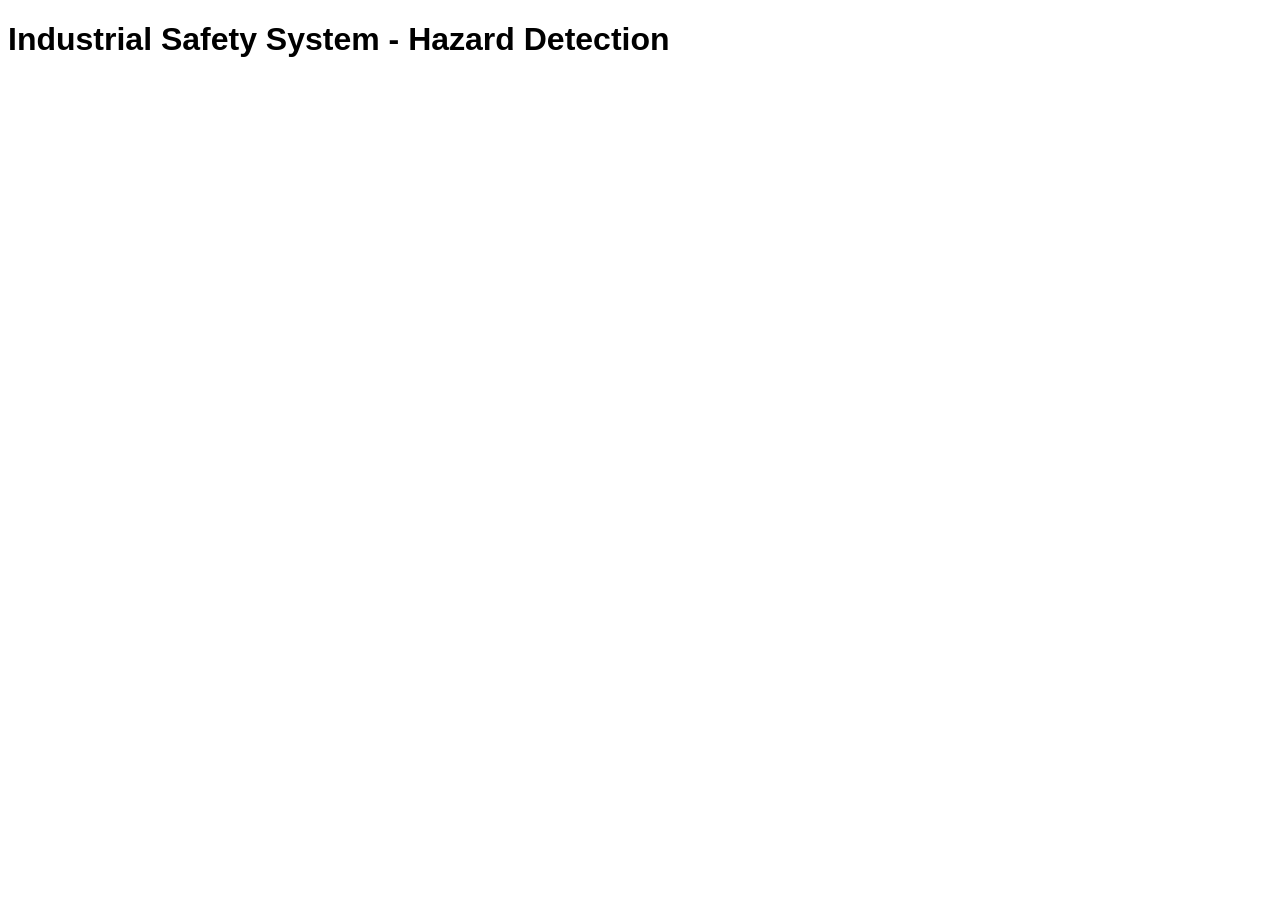
==== frontend/index.html @ 181e74e7 "first commit" ====
<!DOCTYPE html>
<html lang="en">
<head>
    <meta charset="UTF-8">
    <meta name="viewport" content="width=device-width, initial-scale=1.0">
    <title>Industrial Safety System</title>
    <link rel="stylesheet" href="css/style.css">
</head>
<body>
    <h1>Industrial Safety System - Hazard Detection</h1>
    <script src="js/app.js"></script>
</body>
</html>
---- frontend/css/style.css ----
/* CSS Styles */
body {
    font-family: Arial, sans-serif;
}
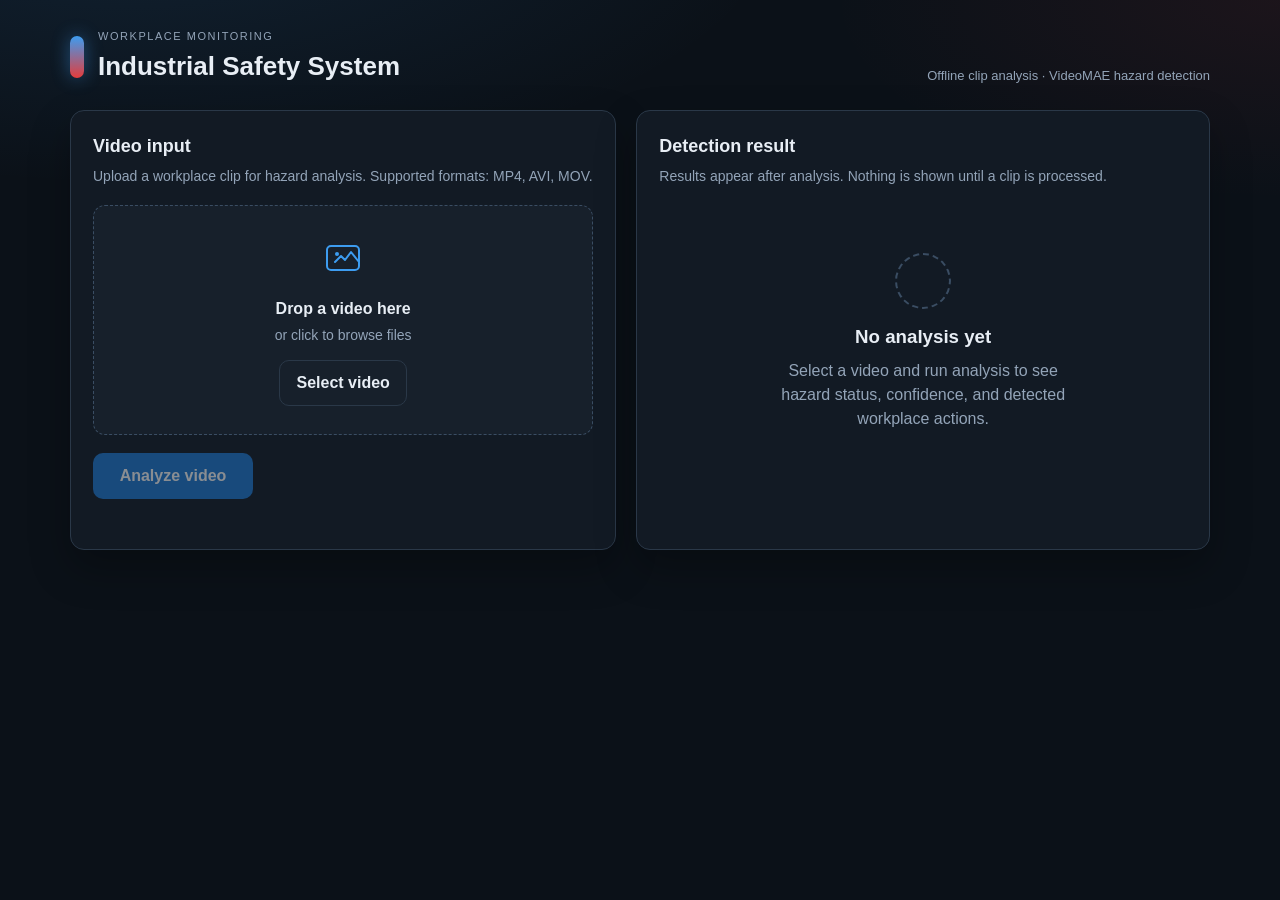
==== commit 43d07a11: "hoàn thiện cơ bản frontend đã thêm đoạn xử lý ở model loader do file pth được nhận không chứa query." ====
--- a/frontend/index.html
+++ b/frontend/index.html
@@ -7,7 +7,91 @@
     <link rel="stylesheet" href="css/style.css">
 </head>
 <body>
-    <h1>Industrial Safety System - Hazard Detection</h1>
+    <div class="app-shell">
+        <header class="topbar">
+            <div class="brand">
+                <span class="brand-mark" aria-hidden="true"></span>
+                <div>
+                    <p class="brand-kicker">Workplace monitoring</p>
+                    <h1>Industrial Safety System</h1>
+                </div>
+            </div>
+            <p class="topbar-note">Offline clip analysis · VideoMAE hazard detection</p>
+        </header>
+
+        <main class="layout">
+            <section class="panel upload-panel" aria-labelledby="upload-heading">
+                <div class="panel-header">
+                    <h2 id="upload-heading">Video input</h2>
+                    <p>Upload a workplace clip for hazard analysis. Supported formats: MP4, AVI, MOV.</p>
+                </div>
+
+                <div
+                    id="dropzone"
+                    class="dropzone"
+                    tabindex="0"
+                    role="button"
+                    aria-label="Select or drop a video file"
+                >
+                    <input
+                        id="file-input"
+                        type="file"
+                        accept=".mp4,.avi,.mov,video/mp4,video/x-msvideo,video/quicktime"
+                        hidden
+                    >
+                    <div class="dropzone-icon" aria-hidden="true">
+                        <svg viewBox="0 0 48 48" fill="none">
+                            <rect x="8" y="12" width="32" height="24" rx="4" stroke="currentColor" stroke-width="2"/>
+                            <path d="M16 28l6-6 4 4 6-8 8 10" stroke="currentColor" stroke-width="2" stroke-linecap="round" stroke-linejoin="round"/>
+                            <circle cx="18" cy="20" r="2" fill="currentColor"/>
+                        </svg>
+                    </div>
+                    <p class="dropzone-title">Drop a video here</p>
+                    <p class="dropzone-sub">or click to browse files</p>
+                    <button type="button" id="browse-btn" class="btn btn-ghost">Select video</button>
+                </div>
+
+                <div id="file-meta" class="file-meta" hidden>
+                    <div class="file-meta-row">
+                        <span class="file-label">Selected file</span>
+                        <strong id="file-name"></strong>
+                    </div>
+                    <p id="file-size" class="file-size"></p>
+                </div>
+
+                <div id="preview-wrap" class="preview-wrap" hidden>
+                    <video id="video-preview" class="video-preview" controls playsinline></video>
+                    <p id="preview-fallback" class="preview-fallback" hidden>
+                        Preview is not available for this format in the browser. The file can still be analyzed.
+                    </p>
+                </div>
+
+                <div class="actions">
+                    <button type="button" id="analyze-btn" class="btn btn-primary" disabled>
+                        <span id="analyze-label">Analyze video</span>
+                    </button>
+                    <button type="button" id="clear-btn" class="btn btn-ghost" hidden>Clear</button>
+                </div>
+                <p id="form-hint" class="form-hint" role="status"></p>
+            </section>
+
+            <section class="panel result-panel" aria-labelledby="result-heading" aria-live="polite">
+                <div class="panel-header">
+                    <h2 id="result-heading">Detection result</h2>
+                    <p>Results appear after analysis. Nothing is shown until a clip is processed.</p>
+                </div>
+
+                <div id="result-body">
+                    <div class="empty-state" id="empty-state">
+                        <div class="empty-icon" aria-hidden="true"></div>
+                        <h3>No analysis yet</h3>
+                        <p>Select a video and run analysis to see hazard status, confidence, and detected workplace actions.</p>
+                    </div>
+                </div>
+            </section>
+        </main>
+    </div>
+
     <script src="js/app.js"></script>
 </body>
 </html>
--- a/frontend/css/style.css
+++ b/frontend/css/style.css
@@ -1,4 +1,463 @@
-/* CSS Styles */
+:root {
+    --bg: #0b1118;
+    --bg-elevated: #121a24;
+    --bg-muted: #17202b;
+    --border: #2a3848;
+    --text: #e8eef5;
+    --text-muted: #93a4b8;
+    --accent: #3d9cf0;
+    --accent-strong: #1f7ad4;
+    --safe: #2fbf71;
+    --safe-bg: rgba(47, 191, 113, 0.12);
+    --hazard: #e23d3d;
+    --hazard-bg: rgba(226, 61, 61, 0.14);
+    --hazard-glow: rgba(226, 61, 61, 0.35);
+    --warning: #f0b429;
+    --radius: 14px;
+    --shadow: 0 18px 40px rgba(0, 0, 0, 0.28);
+    --font: "Segoe UI", Tahoma, Geneva, Verdana, sans-serif;
+}
+
+*,
+*::before,
+*::after {
+    box-sizing: border-box;
+}
+
+html,
 body {
-    font-family: Arial, sans-serif;
-}
+    margin: 0;
+    min-height: 100%;
+}
+
+body {
+    font-family: var(--font);
+    color: var(--text);
+    background:
+        radial-gradient(1200px 500px at 10% -10%, rgba(61, 156, 240, 0.12), transparent 55%),
+        radial-gradient(900px 400px at 100% 0%, rgba(226, 61, 61, 0.08), transparent 50%),
+        var(--bg);
+    line-height: 1.5;
+}
+
+.app-shell {
+    max-width: 1180px;
+    margin: 0 auto;
+    padding: 28px 20px 48px;
+}
+
+.topbar {
+    display: flex;
+    justify-content: space-between;
+    align-items: flex-end;
+    gap: 16px;
+    margin-bottom: 24px;
+}
+
+.brand {
+    display: flex;
+    align-items: center;
+    gap: 14px;
+}
+
+.brand-mark {
+    width: 14px;
+    height: 42px;
+    border-radius: 99px;
+    background: linear-gradient(180deg, var(--accent), var(--hazard));
+    box-shadow: 0 0 18px rgba(61, 156, 240, 0.45);
+}
+
+.brand-kicker {
+    margin: 0;
+    text-transform: uppercase;
+    letter-spacing: 0.14em;
+    font-size: 11px;
+    color: var(--text-muted);
+}
+
+h1 {
+    margin: 2px 0 0;
+    font-size: 26px;
+    font-weight: 650;
+}
+
+.topbar-note {
+    margin: 0;
+    color: var(--text-muted);
+    font-size: 13px;
+}
+
+.layout {
+    display: grid;
+    grid-template-columns: minmax(0, 1fr) minmax(0, 1.05fr);
+    gap: 20px;
+}
+
+.panel {
+    background: var(--bg-elevated);
+    border: 1px solid var(--border);
+    border-radius: var(--radius);
+    box-shadow: var(--shadow);
+    padding: 22px;
+    min-width: 0;
+}
+
+.panel-header h2 {
+    margin: 0 0 6px;
+    font-size: 18px;
+}
+
+.panel-header p {
+    margin: 0 0 18px;
+    color: var(--text-muted);
+    font-size: 14px;
+}
+
+.dropzone {
+    border: 1.5px dashed #3a4d63;
+    border-radius: 12px;
+    background: var(--bg-muted);
+    padding: 28px 16px;
+    text-align: center;
+    cursor: pointer;
+    transition: border-color 0.15s ease, background 0.15s ease, transform 0.15s ease;
+}
+
+.dropzone:hover,
+.dropzone:focus-visible,
+.dropzone.is-dragover {
+    border-color: var(--accent);
+    background: #1b2836;
+    outline: none;
+}
+
+.dropzone-icon svg {
+    width: 48px;
+    height: 48px;
+    color: var(--accent);
+}
+
+.dropzone-title {
+    margin: 8px 0 0;
+    font-weight: 650;
+}
+
+.dropzone-sub {
+    margin: 4px 0 14px;
+    color: var(--text-muted);
+    font-size: 14px;
+}
+
+.btn {
+    border: 1px solid transparent;
+    border-radius: 10px;
+    padding: 10px 16px;
+    font: inherit;
+    font-weight: 650;
+    cursor: pointer;
+    transition: background 0.15s ease, opacity 0.15s ease, transform 0.12s ease;
+}
+
+.btn:disabled {
+    opacity: 0.5;
+    cursor: not-allowed;
+}
+
+.btn-primary {
+    background: var(--accent-strong);
+    color: #fff;
+    min-width: 160px;
+}
+
+.btn-primary:hover:not(:disabled) {
+    background: var(--accent);
+}
+
+.btn-ghost {
+    background: transparent;
+    border-color: var(--border);
+    color: var(--text);
+}
+
+.btn-ghost:hover:not(:disabled) {
+    background: #223040;
+}
+
+.file-meta {
+    margin-top: 16px;
+    padding: 12px 14px;
+    background: var(--bg-muted);
+    border-radius: 10px;
+    border: 1px solid var(--border);
+}
+
+.file-meta-row {
+    display: flex;
+    flex-wrap: wrap;
+    gap: 8px 16px;
+    align-items: baseline;
+}
+
+.file-label {
+    color: var(--text-muted);
+    font-size: 12px;
+    text-transform: uppercase;
+    letter-spacing: 0.08em;
+}
+
+.file-size {
+    margin: 6px 0 0;
+    color: var(--text-muted);
+    font-size: 13px;
+}
+
+.preview-wrap {
+    margin-top: 16px;
+}
+
+.video-preview {
+    width: 100%;
+    max-height: 280px;
+    border-radius: 10px;
+    background: #000;
+    display: block;
+}
+
+.preview-fallback {
+    margin: 10px 0 0;
+    color: var(--warning);
+    font-size: 13px;
+}
+
+.actions {
+    display: flex;
+    flex-wrap: wrap;
+    gap: 10px;
+    margin-top: 18px;
+}
+
+.form-hint {
+    min-height: 1.4em;
+    margin: 10px 0 0;
+    color: var(--hazard);
+    font-size: 13px;
+}
+
+.empty-state {
+    text-align: center;
+    padding: 48px 16px;
+    color: var(--text-muted);
+}
+
+.empty-icon {
+    width: 56px;
+    height: 56px;
+    margin: 0 auto 14px;
+    border-radius: 50%;
+    border: 2px dashed #3a4d63;
+}
+
+.empty-state h3 {
+    margin: 0 0 8px;
+    color: var(--text);
+}
+
+.empty-state p {
+    margin: 0 auto;
+    max-width: 36ch;
+}
+
+.result-card {
+    border-radius: 12px;
+    overflow: hidden;
+    border: 1px solid var(--border);
+}
+
+.result-banner {
+    padding: 20px 18px 16px;
+}
+
+.result-banner.hazard {
+    background: linear-gradient(180deg, rgba(226, 61, 61, 0.28), rgba(226, 61, 61, 0.08));
+    box-shadow: inset 0 0 0 1px var(--hazard-glow);
+}
+
+.result-banner.safe {
+    background: linear-gradient(180deg, rgba(47, 191, 113, 0.22), rgba(47, 191, 113, 0.06));
+}
+
+.status-kicker {
+    margin: 0;
+    font-size: 12px;
+    letter-spacing: 0.12em;
+    text-transform: uppercase;
+    color: var(--text-muted);
+}
+
+.status-title {
+    margin: 4px 0 0;
+    font-size: 32px;
+    line-height: 1.1;
+    font-weight: 750;
+}
+
+.result-banner.hazard .status-title {
+    color: #ffd4d4;
+}
+
+.result-banner.safe .status-title {
+    color: #c8f5db;
+}
+
+.status-copy {
+    margin: 8px 0 0;
+    font-size: 14px;
+}
+
+.confidence-block {
+    padding: 16px 18px 4px;
+}
+
+.confidence-row {
+    display: flex;
+    justify-content: space-between;
+    font-size: 14px;
+    margin-bottom: 8px;
+}
+
+.meter {
+    height: 10px;
+    background: #243140;
+    border-radius: 99px;
+    overflow: hidden;
+}
+
+.meter-fill {
+    height: 100%;
+    width: 0;
+    border-radius: inherit;
+    background: var(--accent);
+    transition: width 0.35s ease;
+}
+
+.meter-fill.hazard {
+    background: var(--hazard);
+}
+
+.meter-fill.safe {
+    background: var(--safe);
+}
+
+.actions-block {
+    padding: 18px;
+}
+
+.actions-block h3 {
+    margin: 0 0 12px;
+    font-size: 15px;
+}
+
+.action-list {
+    list-style: none;
+    margin: 0;
+    padding: 0;
+    display: grid;
+    gap: 10px;
+}
+
+.action-item {
+    background: var(--bg-muted);
+    border: 1px solid var(--border);
+    border-radius: 10px;
+    padding: 10px 12px;
+}
+
+.action-item-head {
+    display: flex;
+    justify-content: space-between;
+    gap: 12px;
+    margin-bottom: 8px;
+    font-size: 14px;
+}
+
+.action-item-head span:last-child {
+    color: var(--text-muted);
+    white-space: nowrap;
+}
+
+.no-actions {
+    margin: 0;
+    color: var(--text-muted);
+    font-size: 14px;
+}
+
+.error-card {
+    padding: 18px;
+    border-radius: 12px;
+    border: 1px solid rgba(226, 61, 61, 0.45);
+    background: var(--hazard-bg);
+}
+
+.error-card h3 {
+    margin: 0 0 8px;
+    color: #ffb4b4;
+}
+
+.error-card p {
+    margin: 0;
+    color: var(--text);
+}
+
+.loading-state {
+    display: flex;
+    align-items: center;
+    gap: 14px;
+    padding: 28px 8px;
+}
+
+.spinner {
+    width: 28px;
+    height: 28px;
+    border-radius: 50%;
+    border: 3px solid #2c3d50;
+    border-top-color: var(--accent);
+    animation: spin 0.8s linear infinite;
+}
+
+@keyframes spin {
+    to { transform: rotate(360deg); }
+}
+
+@media (max-width: 900px) {
+    .layout {
+        grid-template-columns: 1fr;
+    }
+
+    .topbar {
+        flex-direction: column;
+        align-items: flex-start;
+    }
+
+    h1 {
+        font-size: 22px;
+    }
+}
+
+@media (max-width: 560px) {
+    .app-shell {
+        padding: 18px 14px 32px;
+    }
+
+    .panel {
+        padding: 16px;
+    }
+
+    .status-title {
+        font-size: 26px;
+    }
+
+    .btn-primary {
+        width: 100%;
+    }
+}
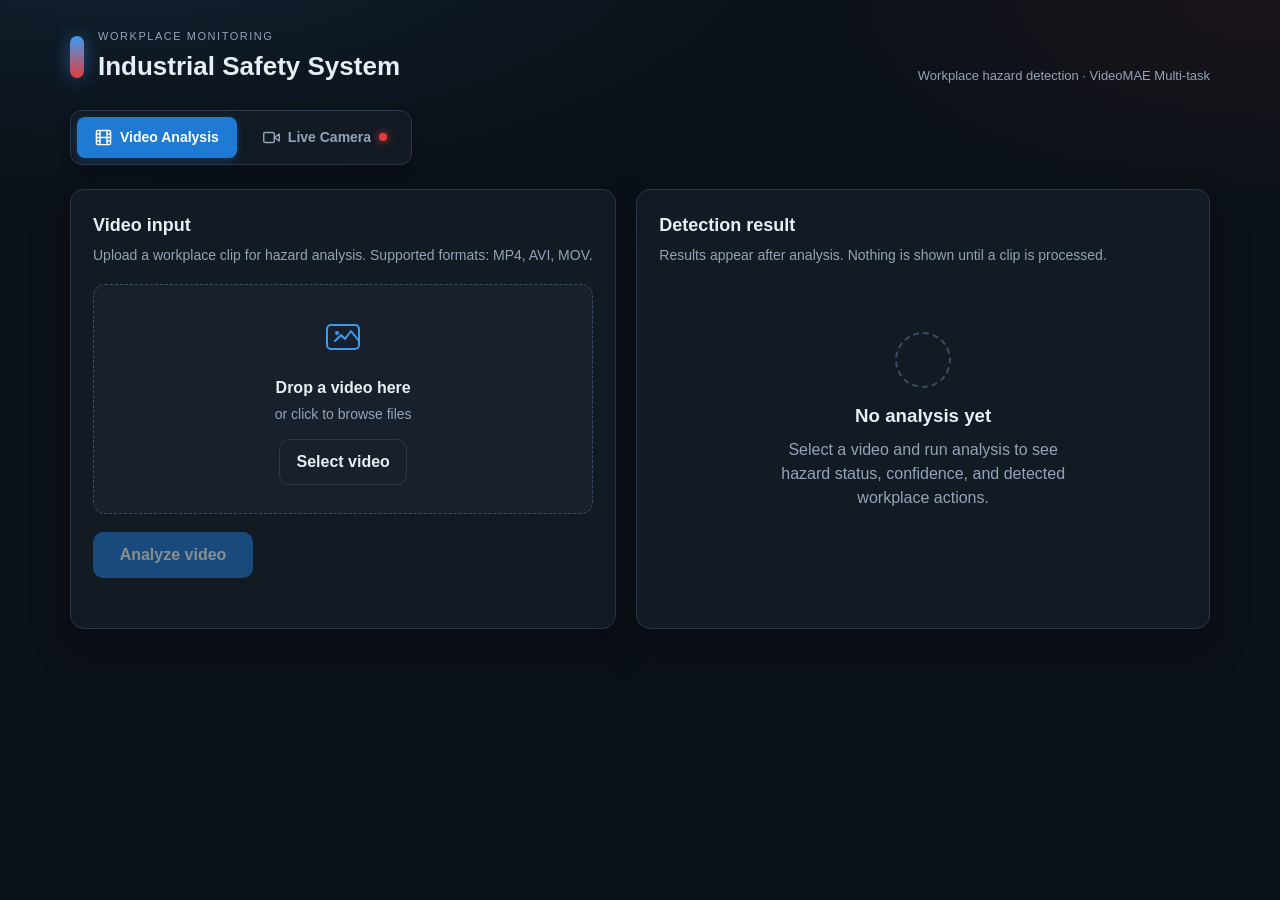
==== commit 87b60e82: "connect live cam" ====
--- a/frontend/index.html
+++ b/frontend/index.html
@@ -16,80 +16,191 @@
                     <h1>Industrial Safety System</h1>
                 </div>
             </div>
-            <p class="topbar-note">Offline clip analysis · VideoMAE hazard detection</p>
+            <p class="topbar-note">Workplace hazard detection · VideoMAE Multi-task</p>
         </header>
 
-        <main class="layout">
-            <section class="panel upload-panel" aria-labelledby="upload-heading">
-                <div class="panel-header">
-                    <h2 id="upload-heading">Video input</h2>
-                    <p>Upload a workplace clip for hazard analysis. Supported formats: MP4, AVI, MOV.</p>
-                </div>
-
-                <div
-                    id="dropzone"
-                    class="dropzone"
-                    tabindex="0"
-                    role="button"
-                    aria-label="Select or drop a video file"
-                >
-                    <input
-                        id="file-input"
-                        type="file"
-                        accept=".mp4,.avi,.mov,video/mp4,video/x-msvideo,video/quicktime"
-                        hidden
+        <!-- Tab Switcher -->
+        <nav class="tab-nav" role="tablist" aria-label="Detection modes">
+            <button
+                type="button"
+                id="tab-btn-video"
+                class="tab-btn active"
+                role="tab"
+                aria-selected="true"
+                aria-controls="tab-content-video"
+            >
+                <svg class="tab-icon" viewBox="0 0 24 24" fill="none" stroke="currentColor" stroke-width="2" stroke-linecap="round" stroke-linejoin="round">
+                    <rect x="2" y="2" width="20" height="20" rx="2.18" ry="2.18"></rect>
+                    <line x1="7" y1="2" x2="7" y2="22"></line>
+                    <line x1="17" y1="2" x2="17" y2="22"></line>
+                    <line x1="2" y1="12" x2="22" y2="12"></line>
+                    <line x1="2" y1="7" x2="7" y2="7"></line>
+                    <line x1="2" y1="17" x2="7" y2="17"></line>
+                    <line x1="17" y1="17" x2="22" y2="17"></line>
+                    <line x1="17" y1="7" x2="22" y2="7"></line>
+                </svg>
+                <span>Video Analysis</span>
+            </button>
+            <button
+                type="button"
+                id="tab-btn-live"
+                class="tab-btn"
+                role="tab"
+                aria-selected="false"
+                aria-controls="tab-content-live"
+            >
+                <svg class="tab-icon" viewBox="0 0 24 24" fill="none" stroke="currentColor" stroke-width="2" stroke-linecap="round" stroke-linejoin="round">
+                    <path d="M23 7l-7 5 7 5V7z"></path>
+                    <rect x="1" y="5" width="15" height="14" rx="2" ry="2"></rect>
+                </svg>
+                <span>Live Camera</span>
+                <span class="live-dot" aria-hidden="true"></span>
+            </button>
+        </nav>
+
+        <!-- TAB 1: VIDEO ANALYSIS (Bao toan 100% cac element cu) -->
+        <div id="tab-content-video" class="tab-content active" role="tabpanel" aria-labelledby="tab-btn-video">
+            <main class="layout">
+                <section class="panel upload-panel" aria-labelledby="upload-heading">
+                    <div class="panel-header">
+                        <h2 id="upload-heading">Video input</h2>
+                        <p>Upload a workplace clip for hazard analysis. Supported formats: MP4, AVI, MOV.</p>
+                    </div>
+
+                    <div
+                        id="dropzone"
+                        class="dropzone"
+                        tabindex="0"
+                        role="button"
+                        aria-label="Select or drop a video file"
                     >
-                    <div class="dropzone-icon" aria-hidden="true">
-                        <svg viewBox="0 0 48 48" fill="none">
-                            <rect x="8" y="12" width="32" height="24" rx="4" stroke="currentColor" stroke-width="2"/>
-                            <path d="M16 28l6-6 4 4 6-8 8 10" stroke="currentColor" stroke-width="2" stroke-linecap="round" stroke-linejoin="round"/>
-                            <circle cx="18" cy="20" r="2" fill="currentColor"/>
-                        </svg>
-                    </div>
-                    <p class="dropzone-title">Drop a video here</p>
-                    <p class="dropzone-sub">or click to browse files</p>
-                    <button type="button" id="browse-btn" class="btn btn-ghost">Select video</button>
-                </div>
-
-                <div id="file-meta" class="file-meta" hidden>
-                    <div class="file-meta-row">
-                        <span class="file-label">Selected file</span>
-                        <strong id="file-name"></strong>
-                    </div>
-                    <p id="file-size" class="file-size"></p>
-                </div>
-
-                <div id="preview-wrap" class="preview-wrap" hidden>
-                    <video id="video-preview" class="video-preview" controls playsinline></video>
-                    <p id="preview-fallback" class="preview-fallback" hidden>
-                        Preview is not available for this format in the browser. The file can still be analyzed.
-                    </p>
-                </div>
-
-                <div class="actions">
-                    <button type="button" id="analyze-btn" class="btn btn-primary" disabled>
-                        <span id="analyze-label">Analyze video</span>
-                    </button>
-                    <button type="button" id="clear-btn" class="btn btn-ghost" hidden>Clear</button>
-                </div>
-                <p id="form-hint" class="form-hint" role="status"></p>
-            </section>
-
-            <section class="panel result-panel" aria-labelledby="result-heading" aria-live="polite">
-                <div class="panel-header">
-                    <h2 id="result-heading">Detection result</h2>
-                    <p>Results appear after analysis. Nothing is shown until a clip is processed.</p>
-                </div>
-
-                <div id="result-body">
-                    <div class="empty-state" id="empty-state">
-                        <div class="empty-icon" aria-hidden="true"></div>
-                        <h3>No analysis yet</h3>
-                        <p>Select a video and run analysis to see hazard status, confidence, and detected workplace actions.</p>
-                    </div>
-                </div>
-            </section>
-        </main>
+                        <input
+                            id="file-input"
+                            type="file"
+                            accept=".mp4,.avi,.mov,video/mp4,video/x-msvideo,video/quicktime"
+                            hidden
+                        >
+                        <div class="dropzone-icon" aria-hidden="true">
+                            <svg viewBox="0 0 48 48" fill="none">
+                                <rect x="8" y="12" width="32" height="24" rx="4" stroke="currentColor" stroke-width="2"/>
+                                <path d="M16 28l6-6 4 4 6-8 8 10" stroke="currentColor" stroke-width="2" stroke-linecap="round" stroke-linejoin="round"/>
+                                <circle cx="18" cy="20" r="2" fill="currentColor"/>
+                            </svg>
+                        </div>
+                        <p class="dropzone-title">Drop a video here</p>
+                        <p class="dropzone-sub">or click to browse files</p>
+                        <button type="button" id="browse-btn" class="btn btn-ghost">Select video</button>
+                    </div>
+
+                    <div id="file-meta" class="file-meta" hidden>
+                        <div class="file-meta-row">
+                            <span class="file-label">Selected file</span>
+                            <strong id="file-name"></strong>
+                        </div>
+                        <p id="file-size" class="file-size"></p>
+                    </div>
+
+                    <div id="preview-wrap" class="preview-wrap" hidden>
+                        <video id="video-preview" class="video-preview" controls playsinline></video>
+                        <p id="preview-fallback" class="preview-fallback" hidden>
+                            Preview is not available for this format in the browser. The file can still be analyzed.
+                        </p>
+                    </div>
+
+                    <div class="actions">
+                        <button type="button" id="analyze-btn" class="btn btn-primary" disabled>
+                            <span id="analyze-label">Analyze video</span>
+                        </button>
+                        <button type="button" id="clear-btn" class="btn btn-ghost" hidden>Clear</button>
+                    </div>
+                    <p id="form-hint" class="form-hint" role="status"></p>
+                </section>
+
+                <section class="panel result-panel" aria-labelledby="result-heading" aria-live="polite">
+                    <div class="panel-header">
+                        <h2 id="result-heading">Detection result</h2>
+                        <p>Results appear after analysis. Nothing is shown until a clip is processed.</p>
+                    </div>
+
+                    <div id="result-body">
+                        <div class="empty-state" id="empty-state">
+                            <div class="empty-icon" aria-hidden="true"></div>
+                            <h3>No analysis yet</h3>
+                            <p>Select a video and run analysis to see hazard status, confidence, and detected workplace actions.</p>
+                        </div>
+                    </div>
+                </section>
+            </main>
+        </div>
+
+        <!-- TAB 2: LIVE CAMERA (Khu vuc camera truc tiep va ket qua doc lap) -->
+        <div id="tab-content-live" class="tab-content" role="tabpanel" aria-labelledby="tab-btn-live" hidden>
+            <main class="layout">
+                <section class="panel live-camera-panel" aria-labelledby="live-heading">
+                    <div class="panel-header">
+                        <div class="panel-header-with-badge">
+                            <h2 id="live-heading">Live Camera Feed</h2>
+                            <span id="live-status-badge" class="status-badge badge-idle">Camera Off</span>
+                        </div>
+                        <p>Real-time workplace surveillance. The system collects a 16-frame sliding window (3 FPS) for hazard monitoring.</p>
+                    </div>
+
+                    <div class="live-feed-container">
+                        <video id="live-video" class="live-video-element" autoplay playsinline muted></video>
+                        <div id="live-placeholder" class="live-placeholder">
+                            <div class="live-placeholder-icon" aria-hidden="true">
+                                <svg viewBox="0 0 48 48" fill="none" stroke="currentColor" stroke-width="2">
+                                    <path d="M38 14l-10 7v6l10 7V14z"/>
+                                    <rect x="4" y="10" width="24" height="28" rx="4"/>
+                                </svg>
+                            </div>
+                            <p class="live-placeholder-title">Camera is currently inactive</p>
+                            <p class="live-placeholder-sub">Click "Start Camera" to begin real-time safety monitoring.</p>
+                        </div>
+                        <!-- Canvas an de chup frames thanh JPEG -->
+                        <canvas id="live-canvas" hidden></canvas>
+                    </div>
+
+                    <div class="live-stream-bar">
+                        <div class="stream-stat">
+                            <span class="stat-label">Buffer Window</span>
+                            <strong id="live-buffer-counter">0 / 16 frames</strong>
+                        </div>
+                        <div class="stream-stat">
+                            <span class="stat-label">Inference Status</span>
+                            <span id="live-stream-state">Idle</span>
+                        </div>
+                    </div>
+
+                    <div class="actions">
+                        <button type="button" id="live-start-btn" class="btn btn-primary">
+                            <svg class="btn-icon" viewBox="0 0 24 24" fill="currentColor"><polygon points="5 3 19 12 5 21 5 3"/></svg>
+                            <span>Start Camera</span>
+                        </button>
+                        <button type="button" id="live-stop-btn" class="btn btn-ghost" disabled>
+                            <svg class="btn-icon" viewBox="0 0 24 24" fill="currentColor"><rect x="6" y="6" width="12" height="12"/></svg>
+                            <span>Stop Camera</span>
+                        </button>
+                    </div>
+                    <p id="live-hint" class="form-hint" role="status"></p>
+                </section>
+
+                <section class="panel result-panel" aria-labelledby="live-result-heading" aria-live="polite">
+                    <div class="panel-header">
+                        <h2 id="live-result-heading">Live Detection Result</h2>
+                        <p>Continuously updated per sliding window. Independent from uploaded video results.</p>
+                    </div>
+
+                    <div id="live-result-body">
+                        <div class="empty-state" id="live-empty-state">
+                            <div class="empty-icon" aria-hidden="true"></div>
+                            <h3>Waiting for live stream</h3>
+                            <p>Start the camera to monitor workplace hazards and view real-time classification results.</p>
+                        </div>
+                    </div>
+                </section>
+            </main>
+        </div>
     </div>
 
     <script src="js/app.js"></script>
--- a/frontend/css/style.css
+++ b/frontend/css/style.css
@@ -461,3 +461,221 @@
         width: 100%;
     }
 }
+
+
+/* ==========================================================================
+   Tab Navigation & Multi-mode Layout
+   ========================================================================== */
+
+.tab-nav {
+    display: inline-flex;
+    gap: 8px;
+    background: var(--bg-elevated);
+    padding: 6px;
+    border-radius: 12px;
+    border: 1px solid var(--border);
+    margin-bottom: 24px;
+    box-shadow: 0 4px 12px rgba(0, 0, 0, 0.15);
+}
+
+.tab-btn {
+    display: inline-flex;
+    align-items: center;
+    gap: 8px;
+    padding: 10px 18px;
+    border-radius: 8px;
+    border: none;
+    background: transparent;
+    color: var(--text-muted);
+    font: inherit;
+    font-size: 14px;
+    font-weight: 600;
+    cursor: pointer;
+    transition: all 0.2s ease;
+    user-select: none;
+}
+
+.tab-btn:hover {
+    color: var(--text);
+    background: var(--bg-muted);
+}
+
+.tab-btn.active {
+    background: var(--accent-strong);
+    color: #ffffff;
+    box-shadow: 0 2px 8px rgba(31, 122, 212, 0.35);
+}
+
+.tab-icon {
+    width: 17px;
+    height: 17px;
+}
+
+.live-dot {
+    width: 8px;
+    height: 8px;
+    border-radius: 50%;
+    background: var(--hazard);
+    display: inline-block;
+    box-shadow: 0 0 8px var(--hazard);
+    animation: livePulse 1.8s infinite;
+}
+
+@keyframes livePulse {
+    0% { transform: scale(0.9); opacity: 0.7; }
+    50% { transform: scale(1.2); opacity: 1; }
+    100% { transform: scale(0.9); opacity: 0.7; }
+}
+
+.tab-content {
+    display: none;
+}
+
+.tab-content.active {
+    display: block;
+}
+
+/* ==========================================================================
+   Live Camera Panel & Status Indicators
+   ========================================================================== */
+
+.panel-header-with-badge {
+    display: flex;
+    justify-content: space-between;
+    align-items: center;
+    gap: 12px;
+}
+
+.status-badge {
+    display: inline-flex;
+    align-items: center;
+    padding: 4px 10px;
+    border-radius: 99px;
+    font-size: 12px;
+    font-weight: 650;
+    letter-spacing: 0.04em;
+    text-transform: uppercase;
+    transition: all 0.25s ease;
+}
+
+.badge-idle {
+    background: var(--bg-muted);
+    color: var(--text-muted);
+    border: 1px solid var(--border);
+}
+
+.badge-streaming {
+    background: rgba(47, 191, 113, 0.16);
+    color: var(--safe);
+}
+
+.badge-warming {
+    background: rgba(240, 180, 41, 0.18);
+    color: var(--warning);
+    border: 1px solid rgba(240, 180, 41, 0.35);
+    border: 1px solid rgba(47, 191, 113, 0.3);
+}
+
+.badge-analyzing {
+    background: rgba(61, 156, 240, 0.18);
+    color: var(--accent);
+    border: 1px solid rgba(61, 156, 240, 0.35);
+    animation: analyzingGlow 1.2s infinite alternate;
+}
+
+.badge-busy {
+    background: rgba(240, 180, 41, 0.18);
+    color: var(--warning);
+    border: 1px solid rgba(240, 180, 41, 0.35);
+}
+
+@keyframes analyzingGlow {
+    from { opacity: 0.75; }
+    to { opacity: 1; }
+}
+
+.live-feed-container {
+    position: relative;
+    width: 100%;
+    height: 320px;
+    background: #000000;
+    border-radius: 12px;
+    overflow: hidden;
+    border: 1px solid var(--border);
+    display: flex;
+    align-items: center;
+    justify-content: center;
+}
+
+.live-video-element {
+    width: 100%;
+    height: 100%;
+    object-fit: cover;
+    display: none;
+}
+
+.live-placeholder {
+    display: flex;
+    flex-direction: column;
+    align-items: center;
+    text-align: center;
+    padding: 24px 16px;
+    color: var(--text-muted);
+}
+
+.live-placeholder-icon svg {
+    width: 52px;
+    height: 52px;
+    color: #40556e;
+    margin-bottom: 12px;
+}
+
+.live-placeholder-title {
+    margin: 0 0 6px;
+    font-size: 16px;
+    font-weight: 650;
+    color: var(--text);
+}
+
+.live-placeholder-sub {
+    margin: 0;
+    font-size: 13px;
+    max-width: 34ch;
+}
+
+.live-stream-bar {
+    display: flex;
+    justify-content: space-between;
+    background: var(--bg-muted);
+    border: 1px solid var(--border);
+    border-radius: 10px;
+    padding: 10px 16px;
+    margin-top: 14px;
+}
+
+.stream-stat {
+    display: flex;
+    flex-direction: column;
+    gap: 2px;
+}
+
+.stat-label {
+    font-size: 11px;
+    text-transform: uppercase;
+    letter-spacing: 0.08em;
+    color: var(--text-muted);
+}
+
+.stream-stat strong,
+.stream-stat span:not(.stat-label) {
+    font-size: 13px;
+    font-weight: 600;
+    color: var(--text);
+}
+
+.btn-icon {
+    width: 15px;
+    height: 15px;
+    margin-right: 6px;
+    vertical-align: -2px;
+}
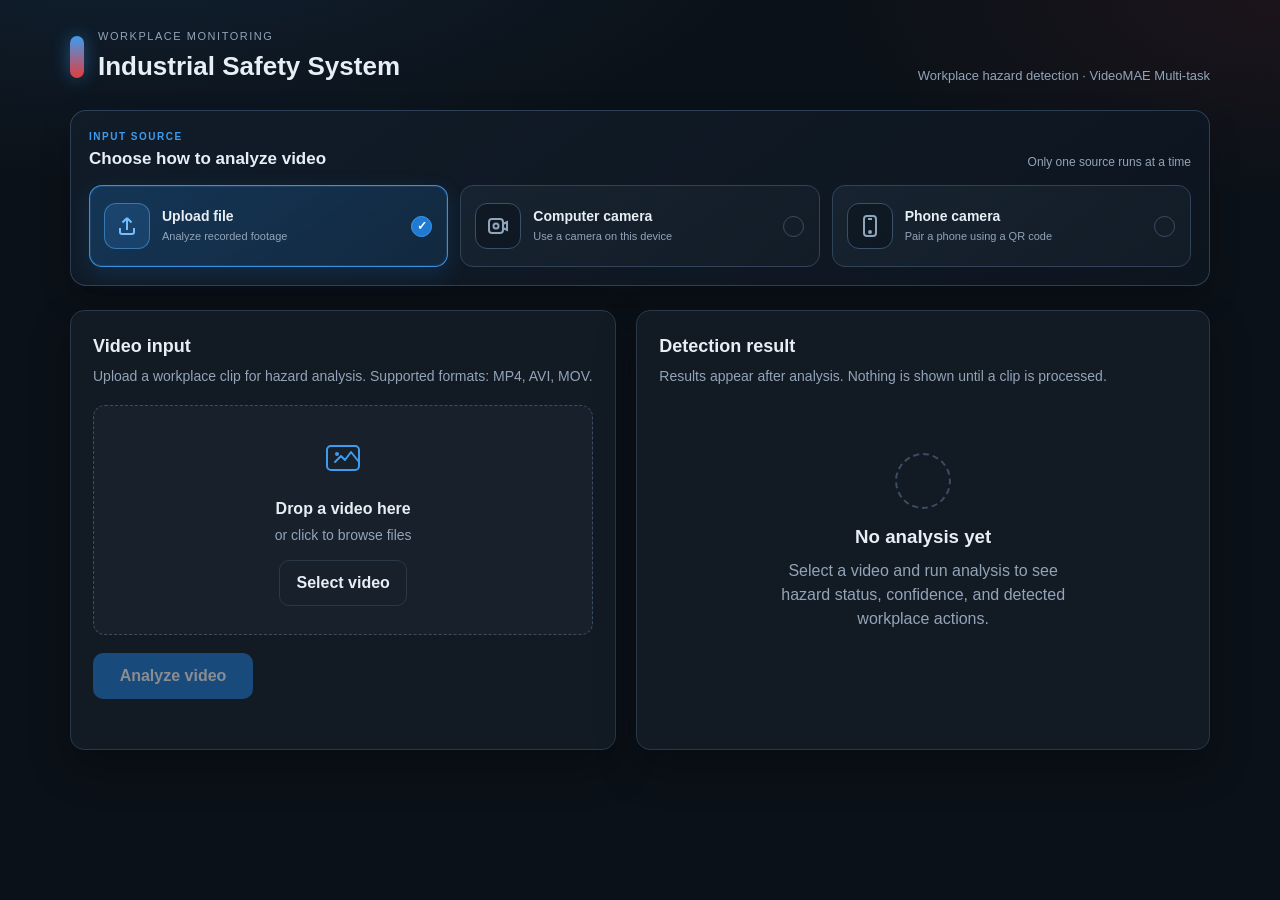
==== commit 4b95430f: "add upload, computer and phone camera modes with HTTPS pairing" ====
--- a/frontend/index.html
+++ b/frontend/index.html
@@ -4,7 +4,7 @@
     <meta charset="UTF-8">
     <meta name="viewport" content="width=device-width, initial-scale=1.0">
     <title>Industrial Safety System</title>
-    <link rel="stylesheet" href="css/style.css">
+    <link rel="stylesheet" href="css/style.css?v=20261031-1">
 </head>
 <body>
     <div class="app-shell">
@@ -19,8 +19,16 @@
             <p class="topbar-note">Workplace hazard detection · VideoMAE Multi-task</p>
         </header>
 
-        <!-- Tab Switcher -->
-        <nav class="tab-nav" role="tablist" aria-label="Detection modes">
+        <!-- A single source selector controls the shared analysis workspace. -->
+        <section class="source-switcher" aria-labelledby="source-switcher-title">
+            <div class="source-switcher-heading">
+                <div>
+                    <p class="source-switcher-kicker">Input source</p>
+                    <h2 id="source-switcher-title">Choose how to analyze video</h2>
+                </div>
+                <span class="source-switcher-note">Only one source runs at a time</span>
+            </div>
+            <nav class="tab-nav source-selector" role="tablist" aria-label="Video source">
             <button
                 type="button"
                 id="tab-btn-video"
@@ -29,34 +37,53 @@
                 aria-selected="true"
                 aria-controls="tab-content-video"
             >
-                <svg class="tab-icon" viewBox="0 0 24 24" fill="none" stroke="currentColor" stroke-width="2" stroke-linecap="round" stroke-linejoin="round">
-                    <rect x="2" y="2" width="20" height="20" rx="2.18" ry="2.18"></rect>
-                    <line x1="7" y1="2" x2="7" y2="22"></line>
-                    <line x1="17" y1="2" x2="17" y2="22"></line>
-                    <line x1="2" y1="12" x2="22" y2="12"></line>
-                    <line x1="2" y1="7" x2="7" y2="7"></line>
-                    <line x1="2" y1="17" x2="7" y2="17"></line>
-                    <line x1="17" y1="17" x2="22" y2="17"></line>
-                    <line x1="17" y1="7" x2="22" y2="7"></line>
-                </svg>
-                <span>Video Analysis</span>
+                <span class="source-icon" aria-hidden="true">
+                    <svg class="tab-icon" viewBox="0 0 24 24" fill="none" stroke="currentColor" stroke-width="2">
+                        <path d="M12 16V4m0 0L7.5 8.5M12 4l4.5 4.5"></path>
+                        <path d="M5 14v4a2 2 0 0 0 2 2h10a2 2 0 0 0 2-2v-4"></path>
+                    </svg>
+                </span>
+                <span class="source-copy"><strong>Upload file</strong><small>Analyze recorded footage</small></span>
+                <span class="source-check" aria-hidden="true">✓</span>
             </button>
             <button
                 type="button"
-                id="tab-btn-live"
+                id="tab-btn-computer"
                 class="tab-btn"
                 role="tab"
                 aria-selected="false"
                 aria-controls="tab-content-live"
             >
-                <svg class="tab-icon" viewBox="0 0 24 24" fill="none" stroke="currentColor" stroke-width="2" stroke-linecap="round" stroke-linejoin="round">
-                    <path d="M23 7l-7 5 7 5V7z"></path>
-                    <rect x="1" y="5" width="15" height="14" rx="2" ry="2"></rect>
-                </svg>
-                <span>Live Camera</span>
-                <span class="live-dot" aria-hidden="true"></span>
+                <span class="source-icon" aria-hidden="true">
+                    <svg class="tab-icon" viewBox="0 0 24 24" fill="none" stroke="currentColor" stroke-width="2">
+                        <rect x="3" y="5" width="14" height="14" rx="3"></rect>
+                        <path d="m17 10 4-2v8l-4-2"></path>
+                        <circle cx="10" cy="12" r="2.5"></circle>
+                    </svg>
+                </span>
+                <span class="source-copy"><strong>Computer camera</strong><small>Use a camera on this device</small></span>
+                <span class="source-check" aria-hidden="true">✓</span>
             </button>
-        </nav>
+            <button
+                type="button"
+                id="tab-btn-phone"
+                class="tab-btn"
+                role="tab"
+                aria-selected="false"
+                aria-controls="tab-content-live"
+            >
+                <span class="source-icon" aria-hidden="true">
+                    <svg class="tab-icon" viewBox="0 0 24 24" fill="none" stroke="currentColor" stroke-width="2">
+                        <rect x="6" y="2" width="12" height="20" rx="3"></rect>
+                        <path d="M10 5h4"></path>
+                        <circle cx="12" cy="18" r="1"></circle>
+                    </svg>
+                </span>
+                <span class="source-copy"><strong>Phone camera</strong><small>Pair a phone using a QR code</small></span>
+                <span class="source-check" aria-hidden="true">✓</span>
+            </button>
+            </nav>
+        </section>
 
         <!-- TAB 1: VIDEO ANALYSIS (Bao toan 100% cac element cu) -->
         <div id="tab-content-video" class="tab-content active" role="tabpanel" aria-labelledby="tab-btn-video">
@@ -133,16 +160,51 @@
             </main>
         </div>
 
-        <!-- TAB 2: LIVE CAMERA (Khu vuc camera truc tiep va ket qua doc lap) -->
-        <div id="tab-content-live" class="tab-content" role="tabpanel" aria-labelledby="tab-btn-live" hidden>
+        <!-- Shared live workspace for both the computer and paired phone camera. -->
+        <div id="tab-content-live" class="tab-content" role="tabpanel" hidden>
             <main class="layout">
                 <section class="panel live-camera-panel" aria-labelledby="live-heading">
                     <div class="panel-header">
                         <div class="panel-header-with-badge">
-                            <h2 id="live-heading">Live Camera Feed</h2>
+                            <h2 id="live-heading">Computer camera</h2>
                             <span id="live-status-badge" class="status-badge badge-idle">Camera Off</span>
                         </div>
-                        <p>Real-time workplace surveillance. The system collects a 16-frame sliding window (3 FPS) for hazard monitoring.</p>
+                        <p id="live-description">Preview remains live while the system records 16 frames across exactly 5 seconds for each analysis.</p>
+                    </div>
+
+                    <div id="computer-controls" class="source-controls">
+                        <label class="field-label" for="camera-device-select">Camera device</label>
+                        <div class="inline-controls">
+                            <select id="camera-device-select" class="select-input">
+                                <option value="">Default camera</option>
+                            </select>
+                            <button type="button" id="refresh-cameras-btn" class="btn btn-ghost btn-compact">Refresh</button>
+                        </div>
+                    </div>
+
+                    <div id="phone-controls" class="source-controls phone-pairing" hidden>
+                        <div id="phone-session-empty">
+                            <p>Generate a secure connection, then scan the QR code with the phone that will provide the camera.</p>
+                            <p class="certificate-help">
+                                First-time setup: install the
+                                <a href="certs/industrial-safety-ca.cer" download>Industrial Safety CA certificate</a>
+                                on the phone and mark it as trusted.
+                            </p>
+                        </div>
+                        <div id="phone-session-details" class="phone-session-details" hidden>
+                            <img id="phone-qr" class="phone-qr" alt="QR code for phone camera connection">
+                            <div class="phone-session-copy">
+                                <strong>Scan to connect</strong>
+                                <a id="phone-join-link" href="#" target="_blank" rel="noopener"></a>
+                                <span id="phone-address-mode" class="session-expiry"></span>
+                                <span id="phone-fallback-wrap" class="phone-fallback" hidden>
+                                    If the hostname is unavailable, use
+                                    <a id="phone-fallback-link" href="#" target="_blank" rel="noopener">the direct LAN link</a>.
+                                </span>
+                                <button type="button" id="copy-phone-link-btn" class="btn btn-ghost btn-compact">Copy link</button>
+                                <span id="phone-session-expiry" class="session-expiry"></span>
+                            </div>
+                        </div>
                     </div>
 
                     <div class="live-feed-container">
@@ -154,8 +216,8 @@
                                     <rect x="4" y="10" width="24" height="28" rx="4"/>
                                 </svg>
                             </div>
-                            <p class="live-placeholder-title">Camera is currently inactive</p>
-                            <p class="live-placeholder-sub">Click "Start Camera" to begin real-time safety monitoring.</p>
+                            <p class="live-placeholder-title" id="live-placeholder-title">Camera is currently inactive</p>
+                            <p class="live-placeholder-sub" id="live-placeholder-sub">Click "Start camera" to begin real-time safety monitoring.</p>
                         </div>
                         <!-- Canvas an de chup frames thanh JPEG -->
                         <canvas id="live-canvas" hidden></canvas>
@@ -163,7 +225,7 @@
 
                     <div class="live-stream-bar">
                         <div class="stream-stat">
-                            <span class="stat-label">Buffer Window</span>
+                            <span class="stat-label">5-second window</span>
                             <strong id="live-buffer-counter">0 / 16 frames</strong>
                         </div>
                         <div class="stream-stat">
@@ -171,11 +233,14 @@
                             <span id="live-stream-state">Idle</span>
                         </div>
                     </div>
+                    <div class="capture-progress" aria-hidden="true">
+                        <span id="capture-progress-bar"></span>
+                    </div>
 
                     <div class="actions">
                         <button type="button" id="live-start-btn" class="btn btn-primary">
                             <svg class="btn-icon" viewBox="0 0 24 24" fill="currentColor"><polygon points="5 3 19 12 5 21 5 3"/></svg>
-                            <span>Start Camera</span>
+                            <span id="live-start-label">Start camera</span>
                         </button>
                         <button type="button" id="live-stop-btn" class="btn btn-ghost" disabled>
                             <svg class="btn-icon" viewBox="0 0 24 24" fill="currentColor"><rect x="6" y="6" width="12" height="12"/></svg>
@@ -187,8 +252,8 @@
 
                 <section class="panel result-panel" aria-labelledby="live-result-heading" aria-live="polite">
                     <div class="panel-header">
-                        <h2 id="live-result-heading">Live Detection Result</h2>
-                        <p>Continuously updated per sliding window. Independent from uploaded video results.</p>
+                            <h2 id="live-result-heading">Live detection result</h2>
+                        <p>Each result is produced only after a complete five-second recording window.</p>
                     </div>
 
                     <div id="live-result-body">
@@ -203,6 +268,6 @@
         </div>
     </div>
 
-    <script src="js/app.js"></script>
+    <script src="js/app.js?v=20261031-1"></script>
 </body>
 </html>
--- a/frontend/css/style.css
+++ b/frontend/css/style.css
@@ -467,48 +467,152 @@
    Tab Navigation & Multi-mode Layout
    ========================================================================== */
 
+.source-switcher {
+    margin-bottom: 24px;
+    padding: 18px;
+    border: 1px solid rgba(73, 101, 132, 0.52);
+    border-radius: 16px;
+    background: linear-gradient(145deg, rgba(18, 29, 41, 0.96), rgba(13, 22, 31, 0.96));
+    box-shadow: 0 14px 32px rgba(0, 0, 0, 0.2);
+}
+
+.source-switcher-heading {
+    display: flex;
+    align-items: end;
+    justify-content: space-between;
+    gap: 16px;
+    margin-bottom: 14px;
+}
+
+.source-switcher-heading h2 {
+    margin: 2px 0 0;
+    font-size: 17px;
+}
+
+.source-switcher-kicker {
+    margin: 0;
+    color: var(--accent);
+    font-size: 10px;
+    font-weight: 750;
+    letter-spacing: 0.15em;
+    text-transform: uppercase;
+}
+
+.source-switcher-note {
+    color: var(--text-muted);
+    font-size: 12px;
+}
+
 .tab-nav {
-    display: inline-flex;
-    gap: 8px;
-    background: var(--bg-elevated);
-    padding: 6px;
+    display: grid;
+    grid-template-columns: repeat(3, minmax(0, 1fr));
+    gap: 12px;
+    width: 100%;
+}
+
+.tab-btn {
+    position: relative;
+    display: grid;
+    grid-template-columns: 46px minmax(0, 1fr) 22px;
+    gap: 12px;
+    align-items: center;
+    min-width: 0;
+    min-height: 82px;
+    padding: 13px 14px;
+    border: 1px solid #314359;
+    border-radius: 13px;
+    background: linear-gradient(145deg, #172330, #121c27);
+    color: var(--text-muted);
+    font: inherit;
+    text-align: left;
+    cursor: pointer;
+    transition: transform 0.18s ease, border-color 0.18s ease, background 0.18s ease, box-shadow 0.18s ease;
+    user-select: none;
+}
+
+.tab-btn:hover {
+    border-color: #4a6684;
+    background: linear-gradient(145deg, #1b2a39, #152331);
+    color: var(--text);
+    transform: translateY(-1px);
+}
+
+.tab-btn:focus-visible {
+    outline: 3px solid rgba(61, 156, 240, 0.32);
+    outline-offset: 2px;
+}
+
+.tab-btn.active {
+    border-color: rgba(61, 156, 240, 0.9);
+    background: linear-gradient(145deg, rgba(31, 122, 212, 0.28), rgba(20, 48, 73, 0.72));
+    color: #ffffff;
+    box-shadow: 0 8px 22px rgba(31, 122, 212, 0.2), inset 0 0 0 1px rgba(102, 184, 255, 0.12);
+}
+
+.source-icon {
+    display: grid;
+    width: 46px;
+    height: 46px;
+    place-items: center;
+    border: 1px solid #3a5069;
     border-radius: 12px;
-    border: 1px solid var(--border);
-    margin-bottom: 24px;
-    box-shadow: 0 4px 12px rgba(0, 0, 0, 0.15);
-}
-
-.tab-btn {
-    display: inline-flex;
-    align-items: center;
-    gap: 8px;
-    padding: 10px 18px;
-    border-radius: 8px;
-    border: none;
-    background: transparent;
-    color: var(--text-muted);
-    font: inherit;
+    background: rgba(8, 16, 24, 0.48);
+    color: #8fa5ba;
+}
+
+.tab-btn.active .source-icon {
+    border-color: rgba(89, 177, 255, 0.48);
+    background: rgba(61, 156, 240, 0.16);
+    color: #74beff;
+}
+
+.tab-icon {
+    display: block;
+    width: 24px;
+    height: 24px;
+}
+
+.source-copy {
+    display: grid;
+    min-width: 0;
+    gap: 3px;
+}
+
+.source-copy strong {
+    overflow: hidden;
+    color: var(--text);
     font-size: 14px;
-    font-weight: 600;
-    cursor: pointer;
-    transition: all 0.2s ease;
-    user-select: none;
-}
-
-.tab-btn:hover {
-    color: var(--text);
-    background: var(--bg-muted);
-}
-
-.tab-btn.active {
+    line-height: 1.25;
+    text-overflow: ellipsis;
+    white-space: nowrap;
+}
+
+.source-copy small {
+    overflow: hidden;
+    color: var(--text-muted);
+    font-size: 11px;
+    font-weight: 500;
+    line-height: 1.35;
+    text-overflow: ellipsis;
+    white-space: nowrap;
+}
+
+.source-check {
+    display: grid;
+    width: 21px;
+    height: 21px;
+    place-items: center;
+    border: 1px solid #3a4d63;
+    border-radius: 50%;
+    color: transparent;
+    font-size: 12px;
+    font-weight: 800;
+}
+
+.tab-btn.active .source-check {
+    border-color: var(--accent);
     background: var(--accent-strong);
     color: #ffffff;
-    box-shadow: 0 2px 8px rgba(31, 122, 212, 0.35);
-}
-
-.tab-icon {
-    width: 17px;
-    height: 17px;
 }
 
 .live-dot {
@@ -679,3 +783,215 @@
     margin-right: 6px;
     vertical-align: -2px;
 }
+
+/* Three-source controls --------------------------------------------------- */
+.source-switcher .source-selector {
+    display: grid;
+    width: 100%;
+    max-width: none;
+}
+
+.source-controls {
+    margin-bottom: 16px;
+    padding: 14px;
+    border: 1px solid var(--border);
+    border-radius: 10px;
+    background: var(--bg-muted);
+}
+
+.field-label {
+    display: block;
+    margin-bottom: 7px;
+    color: var(--text-muted);
+    font-size: 12px;
+    font-weight: 650;
+    letter-spacing: 0.06em;
+    text-transform: uppercase;
+}
+
+.inline-controls {
+    display: flex;
+    gap: 10px;
+}
+
+.select-input {
+    min-width: 0;
+    flex: 1;
+    border: 1px solid var(--border);
+    border-radius: 9px;
+    background: #0e1721;
+    color: var(--text);
+    padding: 10px 12px;
+    font: inherit;
+}
+
+.btn-compact {
+    min-width: 0;
+    padding: 8px 12px;
+    font-size: 13px;
+}
+
+.capture-progress {
+    height: 5px;
+    margin-top: 8px;
+    overflow: hidden;
+    border-radius: 99px;
+    background: #223040;
+}
+
+.capture-progress span {
+    display: block;
+    width: 0;
+    height: 100%;
+    border-radius: inherit;
+    background: linear-gradient(90deg, var(--accent), var(--safe));
+    transition: width 0.12s linear;
+}
+
+.phone-pairing p {
+    margin: 0;
+    color: var(--text-muted);
+    font-size: 13px;
+}
+
+.phone-pairing .certificate-help {
+    margin-top: 9px;
+    color: var(--warning);
+}
+
+.certificate-help a {
+    color: #ffd37a;
+}
+
+.phone-session-details {
+    display: grid;
+    grid-template-columns: 132px minmax(0, 1fr);
+    gap: 14px;
+    align-items: center;
+}
+
+.phone-qr {
+    width: 132px;
+    height: 132px;
+    padding: 6px;
+    border-radius: 9px;
+    background: #fff;
+}
+
+.phone-session-copy {
+    display: grid;
+    justify-items: start;
+    gap: 8px;
+    min-width: 0;
+}
+
+.phone-session-copy a {
+    display: block;
+    width: 100%;
+    overflow: hidden;
+    color: var(--accent);
+    font-size: 12px;
+    text-overflow: ellipsis;
+    white-space: nowrap;
+}
+
+.session-expiry {
+    color: var(--warning);
+    font-size: 12px;
+}
+
+.phone-fallback {
+    color: var(--text-muted);
+    font-size: 12px;
+}
+
+.phone-fallback a {
+    display: inline;
+    white-space: normal;
+}
+
+/* Phone publisher page --------------------------------------------------- */
+.phone-publisher-page {
+    min-height: 100vh;
+}
+
+.phone-publisher-shell {
+    width: min(100%, 560px);
+    margin: 0 auto;
+    padding: max(24px, env(safe-area-inset-top)) 18px max(28px, env(safe-area-inset-bottom));
+}
+
+.phone-help {
+    margin: 8px 0 20px;
+    color: var(--text-muted);
+}
+
+.phone-preview-card {
+    position: relative;
+    display: grid;
+    min-height: 56vh;
+    overflow: hidden;
+    place-items: center;
+    border: 1px solid var(--border);
+    border-radius: 16px;
+    background: #000;
+    box-shadow: var(--shadow);
+}
+
+.phone-preview-card video {
+    display: none;
+    width: 100%;
+    height: 56vh;
+    object-fit: cover;
+}
+
+.phone-preview-card .status-badge {
+    position: absolute;
+    top: 12px;
+    right: 12px;
+}
+
+.phone-camera-placeholder {
+    color: var(--text-muted);
+}
+
+.phone-publisher-shell > .field-label {
+    margin-top: 18px;
+}
+
+.phone-actions .btn {
+    flex: 1;
+}
+
+@media (max-width: 680px) {
+    .source-switcher {
+        padding: 14px;
+    }
+
+    .source-switcher-heading {
+        align-items: flex-start;
+        flex-direction: column;
+        gap: 4px;
+    }
+
+    .source-switcher .source-selector {
+        display: grid;
+        width: 100%;
+        grid-template-columns: 1fr;
+    }
+
+    .tab-btn {
+        min-height: 72px;
+    }
+
+    .phone-session-details {
+        grid-template-columns: 1fr;
+        justify-items: center;
+    }
+
+    .phone-session-copy {
+        width: 100%;
+        justify-items: center;
+        text-align: center;
+    }
+}
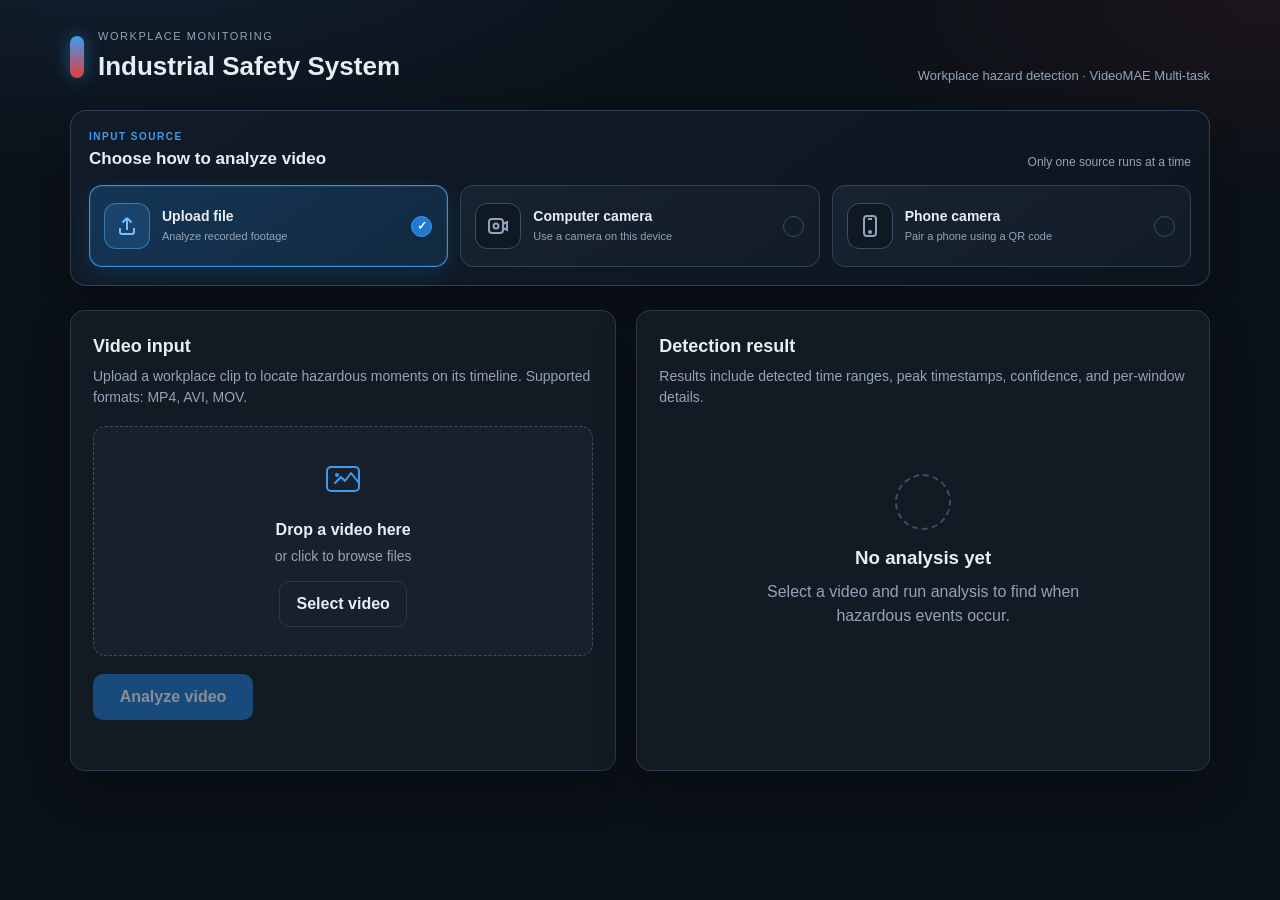
==== commit 47ac70bf: "Thay đổi buffer cho video live, cài đặt yolo để hỗ trợ phát hiện ngã" ====
--- a/frontend/index.html
+++ b/frontend/index.html
@@ -4,7 +4,8 @@
     <meta charset="UTF-8">
     <meta name="viewport" content="width=device-width, initial-scale=1.0">
     <title>Industrial Safety System</title>
-    <link rel="stylesheet" href="css/style.css?v=20261031-1">
+    <link rel="icon" href="data:image/svg+xml,%3Csvg xmlns='http://www.w3.org/2000/svg' viewBox='0 0 64 64'%3E%3Crect width='64' height='64' rx='14' fill='%23121c27'/%3E%3Cpath d='M32 10 55 52H9L32 10Z' fill='%23f0b429'/%3E%3Cpath d='M32 23v15' stroke='%23121c27' stroke-width='6' stroke-linecap='round'/%3E%3Ccircle cx='32' cy='45' r='3' fill='%23121c27'/%3E%3C/svg%3E">
+    <link rel="stylesheet" href="css/style.css?v=20261116-3">
 </head>
 <body>
     <div class="app-shell">
@@ -91,7 +92,7 @@
                 <section class="panel upload-panel" aria-labelledby="upload-heading">
                     <div class="panel-header">
                         <h2 id="upload-heading">Video input</h2>
-                        <p>Upload a workplace clip for hazard analysis. Supported formats: MP4, AVI, MOV.</p>
+                        <p>Upload a workplace clip to locate hazardous moments on its timeline. Supported formats: MP4, AVI, MOV.</p>
                     </div>
 
                     <div
@@ -146,14 +147,14 @@
                 <section class="panel result-panel" aria-labelledby="result-heading" aria-live="polite">
                     <div class="panel-header">
                         <h2 id="result-heading">Detection result</h2>
-                        <p>Results appear after analysis. Nothing is shown until a clip is processed.</p>
+                        <p>Results include detected time ranges, peak timestamps, confidence, and per-window details.</p>
                     </div>
 
                     <div id="result-body">
                         <div class="empty-state" id="empty-state">
                             <div class="empty-icon" aria-hidden="true"></div>
                             <h3>No analysis yet</h3>
-                            <p>Select a video and run analysis to see hazard status, confidence, and detected workplace actions.</p>
+                            <p>Select a video and run analysis to find when hazardous events occur.</p>
                         </div>
                     </div>
                 </section>
@@ -169,7 +170,7 @@
                             <h2 id="live-heading">Computer camera</h2>
                             <span id="live-status-badge" class="status-badge badge-idle">Camera Off</span>
                         </div>
-                        <p id="live-description">Preview remains live while the system records 16 frames across exactly 5 seconds for each analysis.</p>
+                        <p id="live-description">Preview stays live while a 360p rolling buffer sends 16 frames when the GPU is idle.</p>
                     </div>
 
                     <div id="computer-controls" class="source-controls">
@@ -209,6 +210,7 @@
 
                     <div class="live-feed-container">
                         <video id="live-video" class="live-video-element" autoplay playsinline muted></video>
+                        <canvas id="pose-overlay" class="pose-overlay" aria-hidden="true"></canvas>
                         <div id="live-placeholder" class="live-placeholder">
                             <div class="live-placeholder-icon" aria-hidden="true">
                                 <svg viewBox="0 0 48 48" fill="none" stroke="currentColor" stroke-width="2">
@@ -221,18 +223,29 @@
                         </div>
                         <!-- Canvas an de chup frames thanh JPEG -->
                         <canvas id="live-canvas" hidden></canvas>
+                        <canvas id="pose-capture-canvas" hidden></canvas>
                     </div>
 
                     <div class="live-stream-bar">
                         <div class="stream-stat">
-                            <span class="stat-label">5-second window</span>
+                            <span class="stat-label">Recording now</span>
+                            <strong id="live-current-window">No active window</strong>
+                        </div>
+                        <div class="stream-stat">
+                            <span class="stat-label">Capture progress</span>
                             <strong id="live-buffer-counter">0 / 16 frames</strong>
                         </div>
                         <div class="stream-stat">
-                            <span class="stat-label">Inference Status</span>
-                            <span id="live-stream-state">Idle</span>
-                        </div>
-                    </div>
+                            <span class="stat-label">Model processing</span>
+                            <span id="live-analysis-window">No window</span>
+                        </div>
+                        <div class="stream-stat">
+                            <span class="stat-label">Last result</span>
+                            <span id="live-last-result-window">No result</span>
+                        </div>
+                    </div>
+                    <p id="live-stream-state" class="live-pipeline-state">Idle</p>
+                    <p id="pose-tracking-state" class="pose-tracking-state">Pose tracking inactive</p>
                     <div class="capture-progress" aria-hidden="true">
                         <span id="capture-progress-bar"></span>
                     </div>
@@ -256,6 +269,8 @@
                         <p>Each result is produced only after a complete five-second recording window.</p>
                     </div>
 
+                    <div id="pose-alert" class="pose-alert" hidden></div>
+
                     <div id="live-result-body">
                         <div class="empty-state" id="live-empty-state">
                             <div class="empty-icon" aria-hidden="true"></div>
@@ -268,6 +283,6 @@
         </div>
     </div>
 
-    <script src="js/app.js?v=20261031-1"></script>
+    <script src="js/app.js?v=20261119-2"></script>
 </body>
 </html>
--- a/frontend/css/style.css
+++ b/frontend/css/style.css
@@ -392,6 +392,142 @@
     font-size: 14px;
 }
 
+.timeline-block {
+    padding: 18px;
+}
+
+.timeline-block h3 {
+    margin: 0 0 12px;
+    font-size: 15px;
+}
+
+.timeline-section-meta {
+    margin: -0.25rem 0 0.85rem;
+    color: var(--text-muted);
+    font-size: 0.84rem;
+}
+
+.pose-fall-event {
+    border-color: rgba(255, 95, 109, 0.52);
+    background: linear-gradient(145deg, rgba(255, 95, 109, 0.12), rgba(18, 31, 44, 0.96));
+}
+
+.timeline-events {
+    display: grid;
+    gap: 10px;
+}
+
+.timeline-event {
+    display: grid;
+    grid-template-columns: minmax(76px, auto) minmax(145px, 1fr) auto;
+    gap: 5px 12px;
+    align-items: center;
+    width: 100%;
+    padding: 12px;
+    border: 1px solid rgba(226, 61, 61, 0.42);
+    border-radius: 10px;
+    background: rgba(226, 61, 61, 0.08);
+    color: var(--text);
+    font: inherit;
+    text-align: left;
+    cursor: pointer;
+}
+
+.timeline-event:hover,
+.timeline-event:focus-visible {
+    border-color: var(--hazard);
+    background: rgba(226, 61, 61, 0.14);
+}
+
+.timeline-event.timeline-event-safe {
+    border-color: rgba(47, 191, 113, 0.34);
+    background: rgba(47, 191, 113, 0.07);
+}
+
+.timeline-event.timeline-event-safe:hover,
+.timeline-event.timeline-event-safe:focus-visible {
+    border-color: var(--safe);
+    background: rgba(47, 191, 113, 0.12);
+}
+
+.timeline-event.timeline-event-safe .timeline-event-number {
+    color: #a9e8c5;
+}
+
+.timeline-event-number {
+    grid-row: span 2;
+    color: #ffb4b4;
+    font-size: 12px;
+    font-weight: 700;
+    letter-spacing: 0.05em;
+    text-transform: uppercase;
+}
+
+.timeline-event strong {
+    font-size: 15px;
+}
+
+.timeline-event span,
+.timeline-event small {
+    color: var(--text-muted);
+}
+
+.timeline-event em {
+    grid-column: 3;
+    grid-row: 1 / span 2;
+    color: var(--accent);
+    font-size: 12px;
+    font-style: normal;
+    font-weight: 650;
+}
+
+.timeline-windows {
+    margin: 0 18px 18px;
+    border: 1px solid var(--border);
+    border-radius: 10px;
+    background: var(--bg-muted);
+}
+
+.timeline-windows summary {
+    padding: 12px;
+    color: var(--text-muted);
+    cursor: pointer;
+    font-size: 13px;
+    font-weight: 650;
+}
+
+.timeline-table-wrap {
+    max-height: 320px;
+    overflow: auto;
+    border-top: 1px solid var(--border);
+}
+
+.timeline-windows table {
+    width: 100%;
+    border-collapse: collapse;
+    font-size: 12px;
+}
+
+.timeline-windows th,
+.timeline-windows td {
+    padding: 9px 10px;
+    border-bottom: 1px solid var(--border);
+    text-align: left;
+    white-space: nowrap;
+}
+
+.timeline-windows th {
+    position: sticky;
+    top: 0;
+    background: #172330;
+    color: var(--text-muted);
+}
+
+.timeline-windows .window-hazard td {
+    color: #ffb4b4;
+    background: rgba(226, 61, 61, 0.08);
+}
+
 .error-card {
     padding: 18px;
     border-radius: 12px;
@@ -447,6 +583,16 @@
 @media (max-width: 560px) {
     .app-shell {
         padding: 18px 14px 32px;
+    }
+
+    .timeline-event {
+        grid-template-columns: 1fr;
+    }
+
+    .timeline-event-number,
+    .timeline-event em {
+        grid-column: 1;
+        grid-row: auto;
     }
 
     .panel {
@@ -718,6 +864,39 @@
     display: none;
 }
 
+.pose-overlay {
+    position: absolute;
+    inset: 0;
+    z-index: 2;
+    width: 100%;
+    height: 100%;
+    pointer-events: none;
+}
+
+.pose-tracking-state {
+    min-height: 1.3em;
+    margin: 6px 0 0;
+    color: var(--text-muted);
+    font-size: 12px;
+}
+
+.pose-alert {
+    margin-bottom: 12px;
+    padding: 11px 13px;
+    border: 1px solid rgba(240, 180, 41, 0.45);
+    border-radius: 10px;
+    background: rgba(240, 180, 41, 0.12);
+    color: #ffe4a3;
+    font-size: 13px;
+    font-weight: 650;
+}
+
+.pose-alert.pose-alert-fallen {
+    border-color: rgba(226, 61, 61, 0.55);
+    background: rgba(226, 61, 61, 0.14);
+    color: #ffb4b4;
+}
+
 .live-placeholder {
     display: flex;
     flex-direction: column;
@@ -748,8 +927,9 @@
 }
 
 .live-stream-bar {
-    display: flex;
-    justify-content: space-between;
+    display: grid;
+    grid-template-columns: repeat(4, minmax(0, 1fr));
+    gap: 10px;
     background: var(--bg-muted);
     border: 1px solid var(--border);
     border-radius: 10px;
@@ -760,7 +940,15 @@
 .stream-stat {
     display: flex;
     flex-direction: column;
-    gap: 2px;
+    gap: 4px;
+    min-width: 0;
+    padding-right: 10px;
+    border-right: 1px solid var(--border);
+}
+
+.stream-stat:last-child {
+    padding-right: 0;
+    border-right: 0;
 }
 
 .stat-label {
@@ -775,6 +963,60 @@
     font-size: 13px;
     font-weight: 600;
     color: var(--text);
+    overflow-wrap: anywhere;
+}
+
+.live-pipeline-state {
+    min-height: 18px;
+    margin: 8px 2px 0;
+    color: var(--text-muted);
+    font-size: 12px;
+}
+
+.result-observation-grid {
+    display: grid;
+    grid-template-columns: repeat(2, minmax(0, 1fr));
+    gap: 10px;
+    padding: 14px 16px;
+    border-bottom: 1px solid var(--border);
+    background: var(--bg-muted);
+}
+
+.result-observation-item {
+    display: flex;
+    flex-direction: column;
+    gap: 4px;
+}
+
+.result-observation-item span {
+    color: var(--text-muted);
+    font-size: 11px;
+    letter-spacing: 0.06em;
+    text-transform: uppercase;
+}
+
+.result-observation-item strong {
+    color: var(--text);
+    font-size: 13px;
+}
+
+.result-observation-item strong.raw-hazard {
+    color: var(--hazard);
+}
+
+.result-observation-item strong.raw-safe {
+    color: var(--safe);
+}
+
+@media (max-width: 760px) {
+    .live-stream-bar {
+        grid-template-columns: repeat(2, minmax(0, 1fr));
+    }
+
+    .stream-stat:nth-child(2) {
+        padding-right: 0;
+        border-right: 0;
+    }
 }
 
 .btn-icon {
